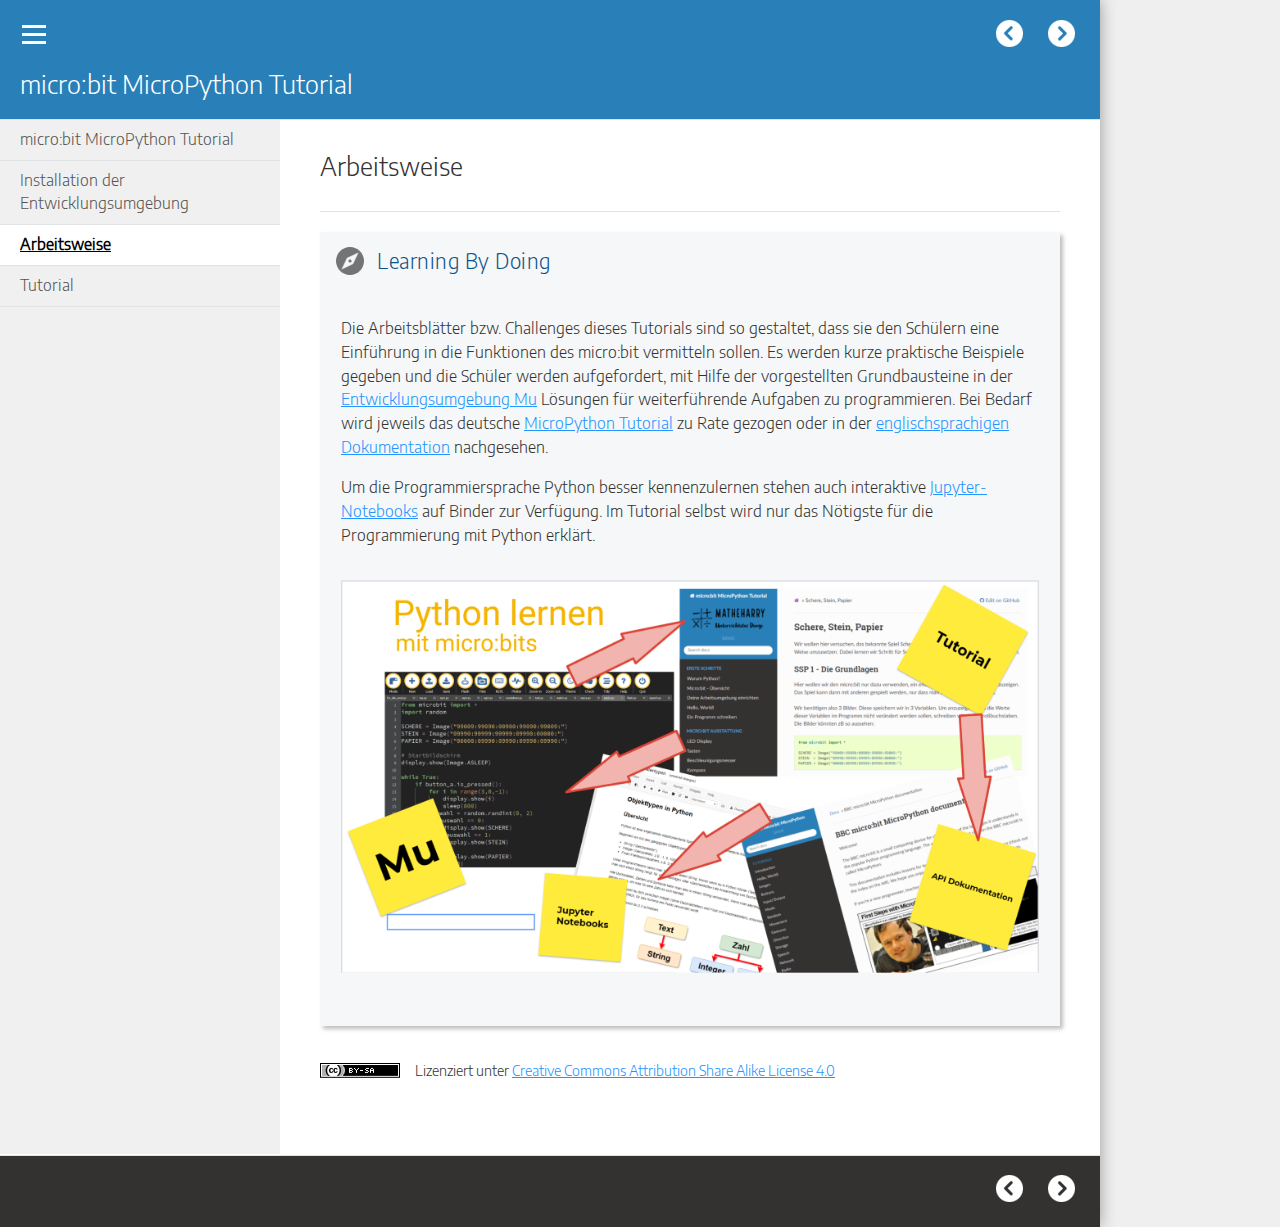
==== arbeitsweise.html @ d1ed2669 "Arbeitsweise update" ====
<!doctype html>
<html lang="de">
<head>
<link rel="stylesheet" type="text/css" href="base.css" />
<link rel="stylesheet" type="text/css" href="content.css" />
<link rel="stylesheet" type="text/css" href="nav.css" />
<meta http-equiv="content-type" content="text/html;  charset=utf-8" />
<title>Arbeitsweise | micro:bit MicroPython Tutorial </title>
<link rel="shortcut icon" href="favicon.ico" type="image/x-icon" />
<meta name="author" content="Harald March" />
<link rel="license" type="text/html" href="http://creativecommons.org/licenses/by-sa/4.0/" />
<meta name="generator" content="eXeLearning 2.5.1 - exelearning.net" />
<!--[if lt IE 9]><script type="text/javascript" src="exe_html5.js"></script><![endif]-->
<script type="text/javascript" src="exe_jquery.js"></script>
<script type="text/javascript" src="common_i18n.js"></script>
<script type="text/javascript" src="common.js"></script>
<meta name="viewport" content="width=device-width, initial-scale=1" />
    </head>
<body class="exe-web-site" id="exe-node-2"><script type="text/javascript">document.body.className+=" js"</script>
<div id="content">
<p id="skipNav"><a href="#main" class="sr-av">Navigation überspringen</a></p>
<header id="header" ><div id="headerContent">micro:bit MicroPython Tutorial</div></header>
<nav id="siteNav">
<ul>
   <li><a href="index.html" class="daddy main-node">micro:bit MicroPython Tutorial</a></li>
   <li><a href="installation_der_entwicklungsumgebung.html" class="no-ch">Installation der Entwicklungsumgebung</a></li>
   <li id="active"><a href="arbeitsweise.html" class="active no-ch">Arbeitsweise</a></li>
   <li><a href="tutorial.html" class="daddy">Tutorial</a>
   <ul class="other-section">
      <li><a href="wissensberprfung.html" class="no-ch">Wissensüberprüfung</a></li>
   </ul>
   </li>
</ul>
</nav>
<div id='topPagination'>
<nav class="pagination noprt">
<a href="installation_der_entwicklungsumgebung.html" class="prev"><span><span>&laquo; </span>Vorheriges</span></a> <span class="sep">| </span><a href="tutorial.html" class="next"><span>Nächste<span> &raquo;</span></span></a>
</nav>
</div>
<div id="main-wrapper">
<section id="main">
<header id="nodeDecoration"><h1 id="nodeTitle">Arbeitsweise</h1></header>
<article class="iDevice_wrapper textIdevice em_iDevice" id="id4">
<div class="iDevice emphasis1" >
<header class="iDevice_header" style="background-image:url(icon_explore.png)"><h1 class="iDeviceTitle">Learning By Doing</h1></header>
<div class="iDevice_inner">
<div class="iDevice_content_wrapper">
<div id="ta4_112_2" class="block iDevice_content">
<div class="exe-text"><p>Die Arbeitsblätter bzw. Challenges dieses Tutorials sind so gestaltet, dass sie den Schülern eine Einführung in die Funktionen des micro:bit vermitteln sollen. Es werden kurze praktische Beispiele gegeben und die Schüler werden aufgefordert, mit Hilfe der vorgestellten Grundbausteine in der <a href="https://codewith.mu/en/">Entwicklungsumgebung Mu</a> Lösungen für weiterführende Aufgaben zu programmieren. Bei Bedarf wird jeweils das deutsche <a href="https://microbit-challenges-de.readthedocs.io/de/latest/index.html">MicroPython Tutorial</a> zu Rate gezogen oder in der <a href="https://microbit-micropython.readthedocs.io/en/latest/">englischsprachigen Dokumentation</a> nachgesehen.</p>
<p>Um die Programmiersprache Python besser kennenzulernen stehen auch interaktive <a href="https://mybinder.org/v2/gh/matheharry/MicroPython-Crashkurs/main">Jupyter-Notebooks</a> auf Binder zur Verfügung. Im Tutorial selbst wird nur das Nötigste für die Programmierung mit Python erklärt. </p>
<figure class="exe-figure exe-image position-center license-CC-BY-SA" style="width: 852px;"><img src="ueberblick_(Small).png" alt="Überblick über die Arbeit mit den Unterlagen" title="Arbeitsweise" width="852" height="480" />
<figcaption class="figcaption"></figcaption>
</figure>
<p></p></div>
</div>
</div>
</div>
</div>
</article>
<div id="packageLicense" class="cc cc-by-sa">
<p><span>Lizenziert unter </span> <a rel="license" href="http://creativecommons.org/licenses/by-sa/4.0/">Creative Commons Attribution Share Alike License 4.0</a></p>
</div>
</section>
</div>
<div id='bottomPagination'>
<nav class="pagination noprt">
<a href="installation_der_entwicklungsumgebung.html" class="prev"><span><span>&laquo; </span>Vorheriges</span></a> <span class="sep">| </span><a href="tutorial.html" class="next"><span>Nächste<span> &raquo;</span></span></a>
</nav>
</div>
</div>
<script type="text/javascript" src="_style_js.js"></script></body></html>
---- base.css ----
/*
eXe
Copyright 2004-2006, University of Auckland
Copyright 2004-2007 eXe Project, New Zealand Tertiary Education Commission
base style sheet for all themes
*/
body{margin:0;padding:0 10px 10px 10px;font-family:arial,verdana,helvetica,sans-serif;font-size:.8em}#header{text-align:left;height:50px;padding-left:20px;font-size:2.2em;font-weight:bold}a{text-decoration:none}a:hover,a:focus{text-decoration:underline}img.submit,img.help,img.info,img.gallery{border:0}li{list-style-position:inside}#nodeDecoration{padding:.1em;border-bottom:0;text-align:right}.block,.feedback{display:block;padding-top:.25em;padding-bottom:.25em}.feedback{font-family:times,serif;font-size:120%}.feedback-button p{margin:0}.emphasis0{padding-left:0;margin:0}.iDeviceTitle{font-weight:bold;position:relative;top:-18px}input.feedbackbutton{margin-top:10px;margin-bottom:10px}.popupDiv{background-color:#EDEFF0;border:2px solid #607489;padding:0 4px 4px 4px;margin-left:15px;text-align:left;z-index:99;border-radius:3px}.popupDivLabel{text-align:center;font:message-box;font-weight:bold;color:#fff;cursor:move;margin:0 -4px;background-image:url(popup_bg.gif)}@media print{.feedback{display:block!important}.feedback.iDevice_solution a{text-decoration:none;color:inherit}.iDevice_solution li span{display:none}div.node,article.node{page-break-after:always}.external-iframe{display:none}.external-iframe-src{display:block!important;margin:2em 0;font-size:.95em;text-align:center}}.external-iframe{border:0}.iDevice a,#siteFooter a,#packageLicense a,.toggle-idevice a{text-decoration:underline}.iDevice a:hover,#siteFooter a:hover,#packageLicense a:hover,.toggle-idevice a:hover{text-decoration:none}.pre-code{background:#112C4A;color:#E7ECF1;font-family:Monaco,Courier,monospace;border-radius:9px;font-size:12px;margin:2em 1em;overflow:auto;padding:20px}.iDevice_content{position:relative;max-width:100%}.exe-epub3 .iDevice_content{position:static}.iDevice_header{background-position:0 50%;background-repeat:no-repeat}.iDevice_header.iDevice_header_noIcon{background-image:none;padding:5px 0}.TrueFalseIdevice label{white-space:nowrap;margin-right:1em;line-height:1.7em}.exe-dl{margin-bottom:2em;margin-left:1.5em}.exe-dl dt{font-weight:bold}.exe-dl dd{margin:1em 1.5em}.js .exe-dl dt{margin:1.2em 0 0 0}.exe-dl dt a{text-decoration:underline}.exe-dl .icon,.exe-dl-toggler a{display:block;width:20px;height:20px;font-size:1.2em;margin-right:1em;line-height:20px;text-align:center;float:left;border-radius:2px;position:relative}.exe-dl-toggler{height:20px;margin:1.5em}.exe-dl-toggler a{margin-left:0;font-weight:bold}.js .exe-dl dd{display:none;padding-left:0;margin:1em 1em 1em 37px}.exe-math{margin:2em 0}.exe-math,.MathJax_Display{text-align:left!important}.exe-math.position-center,.position-center .MathJax_Display,[style*="text-align: center"] .MathJax_Display{text-align:center!important}.exe-math.position-right,.position-right .MathJax_Display,[style*="text-align: right"] .MathJax_Display{text-align:right!important}.js .show-image .exe-math-code,.js .show-code .exe-math-img{display:none}.exe-math-links{font-size:.85em}.exe-figure{margin:2em 0;max-width:100%}.position-center{margin:2em auto}.position-right{margin:2em 0 2em auto}.float-left{float:left;margin:.5em 1.5em 1em 0}.float-right{float:right;margin:.5em 0 1em 2em}.figcaption{padding-top:.2em}.figcaption.header{padding-top:0;padding-bottom:.2em}.exe-layout-2-cols,.exe-layout-3-cols{width:100%}.exe-layout-2-cols .exe-col{float:left;width:49%}.exe-layout-2-cols .exe-col-1{padding-right:1%}.exe-layout-2-cols .exe-col-2{padding-left:1%}.exe-layout-2-30-70 .exe-col{width:69%}.exe-layout-2-30-70 .exe-col-1{width:29%}.exe-layout-2-70-30 .exe-col{width:29%}.exe-layout-2-70-30 .exe-col-1{width:69%}.exe-layout-3-cols .exe-col{float:left;width:32%}.exe-layout-3-cols .exe-col-1,.exe-layout-3-cols .exe-col-2{padding-right:2%}.exe-block-warning{background:#FCF8E3;color:#796034;border:1px solid #FAEBCC;padding:0 1em;border-radius:4px}p.exe-block-warning{padding:1em}.exe-block-alert{background:#ffc;color:#855000;border:1px solid #FFF099;padding:0 1em;border-radius:4px}p.exe-block-alert{padding:1em}.exe-block-danger{background:#FEF0EF;color:#973C3B;border:1px solid #F3DADD;padding:0 1em;border-radius:4px}p.exe-block-danger{padding:1em}.exe-block-info{background:#E1F1F9;color:#2B627D;border:1px solid #C9EDF4;padding:0 1em;border-radius:4px}p.exe-block-info{padding:1em}.exe-block-success{background:#E5F3E0;color:#336634;border:1px solid #DEEDD1;padding:0 1em;border-radius:4px}p.exe-block-success{padding:1em}.exe-block-warning a{color:#4F360A}.exe-block-alert a{color:#5B2600}.exe-block-danger a{color:#6D1211}.exe-block-info a{color:#063853}.exe-block-success a{color:#093C0A}.js a.exe-enlarge{position:relative;display:block}.exe-enlarge-icon{display:none;width:30px;height:30px;position:absolute;top:50%;left:50%;margin:-15px 0 0 -15px;border-radius:15px;background:#333;z-index:10;box-shadow:0 0 7px 0 #DDD}.exe-enlarge-icon b{width:30px;height:30px;line-height:30px;text-align:center;display:block;font-size:1.3em;color:#FFF}.exe-enlarge-icon b:before{content:"+"}.js a.exe-enlarge:hover img,.js a.exe-enlarge:focus img{opacity:.7;filter:alpha(opacity=70)}a.exe-enlarge:hover .exe-enlarge-icon,a.exe-enlarge:focus .exe-enlarge-icon{display:block;*display:none}.exe-clear{overflow:auto}.toggle-idevice,.exe-hidden,.js-required,.js .js-hidden{display:none}.js .js-required{display:block}#packageLicense{text-align:center}.js #main .iDevice_hint_title{font-size:1em;margin-top:0;font-weight:normal;*margin-top:1em}.iDevice_hint{margin-bottom:1.5em}.iDevice_hint_title a{background-repeat:no-repeat;background-position:0 50%;padding-left:23px;text-decoration:none}.iDevice_hint_content{padding:0 23px}.iDevice_answer{overflow:hidden;*margin:1.5em 0}.iDevice_answer{overflow:hidden}.iDevice_answer p{margin-top:0}.iDevice_answer-field{width:2.5em;float:left}.js .iDevice_answer-content,.js .iDevice_answer-feedback{padding-left:2.5em}.hidden-idevice .image_text{display:none}abbr[title],acronym[title]{text-decoration:none;border-bottom:1px dotted}.pagination.page-counter{text-align:center}.pagination.noprt .sep{display:none}.pagination.noprt .page-counter{margin-right:20px}#topPagination .page-counter{margin-left:20px;margin-right:0}#skipNav{margin:0;position:absolute;width:100%}.sr-av,.js .js-sr-av,#skipNav a,.exe-hidden-accessible,.js .exe-tooltip-text{position:absolute;overflow:hidden;clip:rect(0 0 0 0);clip:rect(0,0,0,0);height:0}#skipNav a{background:#333;color:#fff;padding:.4em .85em}#skipNav a:active,#skipNav a:focus{position:static;overflow:visible;clip:auto;height:auto}.exe-table{background:#fff;margin:2em auto;max-width:100%;border:1px solid #CCC;border-collapse:collapse;border-spacing:0}.exe-table caption{padding:.5em 0;text-align:center;font-style:italic}.exe-table td,.exe-table th{border:1px solid #CCC;margin:0;padding:.5em 1em}.exe-table thead{background:#ddd;color:#000;text-align:left}.exe-table tr:nth-child(2n-1) td,.exe-table tbody tr:nth-child(2n-1) th{background:#F4F4F4}.exe-table tbody tr:nth-child(2n) th{background:#F4F4F4}.exe-table tbody tr:nth-child(2n-1) th{background:#E4E4E4}.exe-table thead+tbody tr:nth-child(2n) th{background:#fff}.exe-table thead+tbody tr:nth-child(2n-1) th{background:#F4F4F4}.exe-table-minimalist{background:#fff;margin:2em auto;border-collapse:collapse}.exe-table-minimalist thead th{color:#000;padding:.6em 1.5em .6em .8em;border-bottom:2px solid #CCC;text-align:left}.exe-table-minimalist td,.exe-table-minimalist tbody th{border-bottom:1px solid #ccc;color:#555;padding:.5em 1.5em .5em .8em}.exe-table-minimalist tbody tr:hover td,.exe-table-minimalist tbody tr:hover th{color:#222}.exe-table-minimalist tr:nth-child(2n-1) td,.exe-table-minimalist tbody tr:nth-child(2n-1) th{background:#F9F9F9}.exe-table-minimalist caption{text-align:center;font-style:italic;border-bottom:2px solid #CCC;padding:.6em 0}body .qtip{font-size:.85em;line-height:1.5em}.qtip .exe-tooltip-text{position:relative;overflow:auto;clip:auto;height:auto}ol.auto-numbered{counter-reset:item}.auto-numbered ol{counter-reset:item}.auto-numbered li{display:block}.auto-numbered li:before{content:counters(item,".") ".- ";counter-increment:item}.exe-quote-cite cite{display:block;text-align:right;margin-top:-.5em}.exe-link-data{font-size:.8em;margin:0 .2em}.exe-link-data abbr{cursor:help}.styled-qc{font-family:Georgia,serif;font-style:italic;margin:1.5em 2.5em;padding:.25em 3.5em;position:relative}.styled-qc:before{display:block;content:"\201C";font-size:5em;position:absolute;left:0;top:-20px}.js .pbl-task-info{visibility:hidden}.pbl-task-info dt{float:left;font-weight:bold;margin-right:.5em}.pbl-task-info{overflow:hidden;margin:1em 0 1.5em 20px;width:auto;float:right;text-align:right}.pbl-task-info dt{margin:0;float:left;clear:left;width:150px}.pbl-task-info dd{margin:0 0 0 150px;text-align:left;padding-left:.5em}.pbl-task-info dd:after{content:'';display:block;clear:both}.pbl-task-description{clear:both}iframe,object,embed{max-width:100%}img,video{max-width:100%;height:auto}@media all and (max-width:992px){.exe-layout-3-cols .exe-col{float:none;width:100%;padding:0}.exe-layout-3-cols .exe-col .exe-figure{margin:2em auto}}@media all and (max-width:780px){.styled-qc{margin:1.5em .5em}.exe-layout-2-cols .exe-col{float:none;width:100%;padding:0}.exe-layout-2-cols .exe-col .exe-figure{margin:2em auto}}#exe-client-search-form{text-align:right;margin-bottom:2em}#exe-client-search-form p{margin:0}#exe-client-search-text{border:1px solid #ddd;padding:5px 10px;width:250px;max-width:60%}#exe-client-search-submit{border:1px solid #ddd;padding:5px 10px;background:#ddd;margin-left:-.4em;color:#333}.exe-client-search-results #nodeTitle,.exe-client-search-results .iDevice_wrapper,#exe-client-search-results,#exe-client-search-reset{display:none}.exe-client-search-results #exe-client-search-results{display:block}.exe-client-search-results #exe-client-search-reset{display:inline;line-height:2em}#exe-client-search-results p{margin-top:1.5em}#exe-client-search-results ul{margin:1.5em 1.5em 3em 1.5em;padding:0;list-style:none}#main #exe-client-search-results li{list-style-image:none;margin-bottom:1.5em}#exe-client-search-results a{font-size:1.15em}.exe-client-search-result{background:yellow}.exe-client-search-read-more{font-size:.7em;margin-left:.2em}#exe-client-search-reset{margin-left:.5em}@media all and (max-width:700px){#exe-client-search-form{text-align:center}}@media all and (max-width:600px){.exe-client-search-results #exe-client-search-reset{display:block;margin:1em 0 0 0}}
---- content.css ----
/* eXeLearning Style Designer Compatible Style */
/* vietnamese */
@font-face {
  font-family: 'Encode Sans';
  font-style: normal;
  font-weight: 300;
  src: local('Encode Sans Light'), local('EncodeSans-Light'), url(EncodeSans-Light_vietnamese.woff2) format('woff2');
  unicode-range: U+0102-0103, U+0110-0111, U+1EA0-1EF9, U+20AB;
}
/* latin-ext */
@font-face {
  font-family: 'Encode Sans';
  font-style: normal;
  font-weight: 300;
  src: local('Encode Sans Light'), local('EncodeSans-Light'), url(EncodeSans-Light_latin-ext.woff2) format('woff2');
  unicode-range: U+0100-024F, U+0259, U+1E00-1EFF, U+2020, U+20A0-20AB, U+20AD-20CF, U+2113, U+2C60-2C7F, U+A720-A7FF;
}
/* latin */
@font-face {
  font-family: 'Encode Sans';
  font-style: normal;
  font-weight: 300;
  src: local('Encode Sans Light'), local('EncodeSans-Light'), url(EncodeSans-Light_latin.woff2) format('woff2');
  unicode-range: U+0000-00FF, U+0131, U+0152-0153, U+02BB-02BC, U+02C6, U+02DA, U+02DC, U+2000-206F, U+2074, U+20AC, U+2122, U+2191, U+2193, U+2212, U+2215, U+FEFF, U+FFFD;
}
html{font-size:105%}
body{font:105%/1.5 "Encode Sans",Arial,Helvetica,sans-serif;padding:15px;margin:0;text-align:left}

h2{font-size:1.3em}
h3{font-size:1.2em}
h4{font-size:1.1em}
h5{font-size:1em}
p{margin:1em 0}
.score.js-feedback{margin-bottom:1em}

#header,#emptyHeader,#nodeDecoration{padding:0 20px;height:auto!important;height:120px;min-height:120px;font-size:1.6em;font-weight:300;border-style:1px;border-width:1px}
#headerContent{padding-top:70px}
#header h1,#nodeDecoration h1{margin:-.5em 0 1em 0;font-size:1em;text-align:left}
#nodeDecoration{margin-bottom:15px} /* Single page */

.nodeDecoration h1{font-size:1.5em}

/* iDevices */
.iDevice{margin:20px 0}
.iDevice_header{letter-spacing:.5px;padding:.5em 40px .5em 0;height:auto!important;height:1.7em;min-height:1.7em;position:relative}
.iDevice_header[style]{background-image:none!important}
.iDeviceTitle{font-size:1.3em;vertical-align:bottom;top:auto;display:inline-block;font-weight:300;
padding:5px 10px 5px 43px;background-repeat:no-repeat;background-position:0 50%;margin:0}
.iDevice_header_noIcon .iDeviceTitle{background-image:none;padding-left:20px}
.iDeviceTitle{*display:inline;*line-height:2em}/* IE6, IE7 */
.iDevice_inner{padding:10px 20px;border-width:1px;border-style:solid}

/* Clearfix */
.iDevice_content{overflow:auto}
.FileAttachIdeviceInc .iDevice_content{margin-bottom:-.5em}

/* Hide/Show iDevice */
.toggle-idevice{display:block;margin:0;text-align:right;height:16px}
.toggle-idevice a{display:block;width:16px;height:16px;background:url(_style_icons.png) no-repeat -50px -50px;outline:none;position:absolute;top:0;right:0;z-index:100;border-bottom-left-radius:1px}
.toggle-idevice .show-idevice{background-position:0 -50px}
.toggle-idevice span{position:absolute;overflow:hidden;clip:rect(0,0,0,0);height:0}
.toggle-idevice a:hover,.toggle-idevice a:focus{filter:alpha(opacity=100);opacity:1}
/* em */
.iDevice_header .toggle-idevice{position:absolute;top:14px;right:14px}
/* No em */
.toggle-em0{position:relative;top:0;right:15px;margin-bottom:-21px}
.toggle-em0 + .iDevice .iDevice_content p:first-child{padding-right:50px} /* To review */
.hidden-idevice .toggle-em0{margin-bottom:0}

/* iDevice title with background-color */
input.feedbackbutton{margin:0}
.iDevice.emphasis1{box-shadow:rgba(0, 0, 0, 0.25) 3px 3px 4px}
.iDevice_header{border-width:1px;border-style:solid;padding-left:13px}
.iDevice_inner{border-top:0}

.ExternalUrlIdevice iframe{border:0}

/* Reset base.css */
.block,.feedback{padding:0}
.feedback{font-family:inherit;font-size:1em}
li{list-style-position:outside}
.styled-qc{margin-top:2.5em}
.exe-dl .icon,.exe-dl-toggler a{width:24px;height:24px;border-radius:12px}
.exe-dl-toggler a{line-height:22px}
.js .exe-dl dd{margin-left:44px}
.exe-enlarge-icon b{font-size:1.2em}
.pre-code{border-radius:0}

/* Forms */
input,select{font-size:1em;font-family:inherit}
.iDevice_hint_title a{padding-left:25px}
.iDevice_buttons input{font-size:1em;margin-right:.5em;padding:.15em .45em}
.MultichoiceIdevice .feedback p:first-child{margin-top:0}
.MultichoiceIdevice .activity-form,.MultiSelectIdevice .activity-form{margin-bottom:1em}
.TrueFalseIdevice .activity-form{margin-top:1.5em}
.TrueFalseIdevice .activity-form:first-child{margin-top:0}
.TrueFalseIdevice label{margin:0 1em}
.MultichoiceIdevice input[type=radio],.MultiSelectIdevice input[type=checkbox],.QuizTestIdevice input[type=radio]{width:16px;height:16px;margin:5px 0 0 12px}
.custom-inputs .iDevice_answer-field{width:40px}
.custom-inputs  .iDevice_answer-content,.custom-inputs  .iDevice_answer-feedback{padding-left:55px}
.custom-inputs  .iDevice_answer-content{padding-top:4px}
.styledRadio,.styledCheckbox{margin-left:12px}
.MultichoiceIdevice .feedback{margin-top:1em}
.right-option,.wrong-option{font-style:italic}
.readingIdevice .iDevice_content:first-child p:last-child,
.CasestudyIdevice .iDevice_content:first-child p:last-child{margin-bottom:0}
.readingIdevice .feedbackbutton,
.CasestudyIdevice .feedbackbutton,
.ReflectionIdevice .feedbackbutton{margin:.5em 0 1em 0}
.TrueFalseIdevice .exe-radio-option.styledRadio{display:inline-block;vertical-align:middle;margin:-2px 5px 0 0}

/* Licenses */
#packageLicense{margin:2.5em 0 1.5em 0;text-align:left;line-height:1.2em;font-size:.9em}
#packageLicense.cc{padding-left:95px;background:url(_style_licenses.png) no-repeat 0 0}
#packageLicense.cc-by-sa{background-position:0 -100px}
#packageLicense.cc-by-nd{background-position:0 -200px}
#packageLicense.cc-by-nc-sa{background-position:0 -300px}
#packageLicense.cc-by-nc-nd{background-position:0 -400px}
#packageLicense.cc-0{background-position:0 -500px}
#siteFooter{padding:20px}

/* Download package iDevice */
.download-packageIdevice .exe-download-package-link a{background:#333}

/* Lightbox */
.lightboxOverlay{filter:progid:DXImageTransform.Microsoft.Alpha(Opacity=95);opacity:0.95}
#lightbox .lb-caption{font-size:1em}

/* Effects - iDevices with emphasis */
.emphasis1 .exe-fx .fx-C2,
.emphasis1 .exe-fx .fx-C2 a,
.emphasis1 .fx-pagination a{
background:#ededed;
}

@media print {
    div.node{page-break-after:auto} /* base.css */
    .iDevice{margin-bottom:20px}
	html body{background:#fff;color:#000;font-size:11pt}
	@page{margin:1.5cm}
	a[href^=http]{font-weight:bold;text-decoration:none!important}
	a[href^=http]:after{content:" <" attr(href) "> "}
	#main .iDeviceTitle{background:none;padding-left:0}
	.iDevice.emphasis1{box-shadow:none}
	body #header,body #emptyHeader,body #nodeDecoration{height:auto!important;min-height:0;border:none;padding:0}
	#packageLicense.cc{padding-left:0}
	.toggle-idevice{display:none}	
}

/* eXeLearning Style Designer */
.iDevice_header{
/*emTitleColor*/
color:#0d528a;
/*emTitleBGColor*/
background-color:#f5f7f8;border-color:#f5f7f8;
}
.iDevice_inner{
/*emBGColor*/
background-color:#f5f7f8;border-color:/*emBorderColor*/
#f5f7f8;
}
.iDeviceTitle{
background-image:url(icon_star.png);
}
.activityIdevice .iDeviceTitle{
background-image:url(icon_assignment.png);
}
.readingIdevice .iDeviceTitle{
background-image:url(icon_unread.png);
}
.FileAttachIdeviceInc .iDeviceTitle{
background-image:url(icon_download.png);
}
.WikipediaIdevice .iDeviceTitle{
background-image:url(icon_description.png);
}
.ListaIdevice .iDeviceTitle,.QuizTestIdevice .iDeviceTitle,.MultichoiceIdevice .iDeviceTitle,.TrueFalseIdevice .iDeviceTitle,.MultiSelectIdevice .iDeviceTitle,.ClozeIdevice .iDeviceTitle{
background-image:url(icon_question.png);
}
.preknowledgeIdevice .iDeviceTitle{
background-image:url(icon_announcement.png);
}
.GalleryIdevice .iDeviceTitle{
background-image:url(icon_media.png);
}
.objectivesIdevice .iDeviceTitle{
background-image:url(icon_info.png);
}
.ReflectionIdevice .iDeviceTitle{
background-image:url(icon_account.png);
}
body{
/*bodyColor*/
color:#333333;
/*fontSize*/
font-size:95%;
/*contentBGColor*/
background-color:#ffffff;
}
a{
/*aColor*/
color:#2495ff;
}
#header,#emptyHeader,#nodeDecoration{
height:auto!important;
/*headerHeight*/
height:100px;min-height:100px;
/*headerBGColor*/
background-color:#2980b9;border:1px solid /*headerBorderColor*/
#e1e4e5;
}
#headerContent{
/*headerTitleTopMargin*/
padding-top:65px;
/*headerTitleColor*/
color:#ffffff;
}
#siteFooter{
border:1px solid /*footerBorderColor*/
#e1e4e5;
/*footerColor*/
color:#ffffff;
/*footerBGColor*/
background-color:#343131;
/*footerFontSize*/
font-size:95%;
}
#siteFooter a{
/*footerAColor*/
color:#ecd078;
}
---- nav.css ----
/* eXeLearning Style Designer Compatible Style */
body{padding:0;text-align:center}
#content{width:100%;max-width:100%;margin:0 auto;text-align:left;position:relative;border-style:solid;border-width:0}
#main-wrapper{padding-bottom:1.5em;width:100%;*width:auto}/* * is for IE6 and IE7 */
#main{padding:20px 40px 30px 320px;height:auto!important;height:200px;min-height:200px;*padding-left:0}

.no-nav #main-wrapper{width:100%}
.no-nav #main{padding:20px 20px 0 20px}

#header,#emptyHeader{border-top-width:0;border-right-width:0;border-left-width:0}
#headerContent{overflow:hidden;white-space:nowrap;text-overflow:ellipsis;min-height:1.1em;padding-bottom:.6em}
#nodeDecoration{background:none;padding:0;border-width:0 0 1px 0;margin:20px 0;height:auto;min-height:0}
#nodeTitle{font-weight:300}

/* Menú */
#siteNav{width:280px;float:left;margin-right:40px}
#siteNav ul,#siteNav li{margin:0;padding:0;list-style:none}
#siteNav .other-section{display:none}
#siteNav a{display:block;padding:8px 10px 8px 20px;border-width:0 0 1px 0;border-style:solid}
#siteNav .active{font-weight:bold;text-decoration:underline}
#siteNav ul ul a{padding-left:35px;font-size:.95em}
#siteNav ul ul ul a{padding-left:60px}
#siteNav .daddy span{display:none}

/* IE6 */
* html #siteNav a{display:inline-block;width:250px}
* html #siteNav ul ul a{width:235px}
* html #siteNav ul ul ul a{width:190px}
* html #main{padding:20px 20px 0 0}

#siteFooter{padding:0 20px 20px 20px;border:0}
/* Pagination */
.pagination{text-align:right;border-top:1px solid;font-size:.95em;padding:20px 0}
.pagination .sep{display:none}
.pagination a{display:inline-block;padding:5px 10px;border-radius:5px;margin-left:20px}
.pagination a:hover,.pagination a:focus{text-decoration:none}
#topPagination{position:absolute;top:0;right:20px}
#topPagination .pagination{border:none}
#bottomPagination{clear:both}
#bottomPagination a{margin:0 20px 0 0}
.page-counter{padding:5px 0;display:inline-block;color:#FFF}

/* Autoclear */
#content{overflow:auto}

/* Hide/Show/Skip navigation */
#nav-toggler{margin:0;position:absolute;top:20px;left:20px;font-size:.95em}
#nav-toggler a,#skipNav a{padding:5px 10px;border-radius:5px}
#nav-toggler a{display:block}
#nav-toggler a:hover{text-decoration:none}
#skipNav{z-index:100px;padding-top:15px;text-align:center}
/* No opacity */
body .pagination a,body #nav-toggler a{filter:alpha(opacity=100);opacity:1;outline:none}

@media screen and (max-width: 980px) {
	.exe-web-site #content{width:100%;border:0;box-shadow:none}
	#main{padding:20px 30px 0 280px}
	#siteNav{width:250px;margin-right:30px}
}

@media all and (max-width: 700px) {
	#headerContent{font-size:.7em;white-space:normal}
	#siteNav{float:none;width:100%;padding:0}
	#siteNav{line-height:1.5em;margin-bottom:15px}
	#main-wrapper{width:100%;float:none}    
	#main,.no-nav #main{padding:10px 20px 0 20px}    
	#content .exe-col{float:none;width:100%;padding:0}
	#bottomPagination{text-align:center;height:35px;position:relative}
	#bottomPagination .prev{position:absolute;left:20px}
	#bottomPagination .next{position:absolute;right:0}
	#siteNav{border-top:1px solid}
}

@media print{
	#siteNav,#nav-toggler,.noprt,.toggle-idevice{display:none}
	body #main,body.no-nav #main{padding:20px 0}
	body #content{background:#FFF;box-shadow:none}
	#headerContent{white-space:normal;text-overflow:normal;font-weight:bold}
}

/* eXeLearning Style Designer */
#content{
/*pageWidth*/
width:1100px;
/*wrapperShadowColor*/
box-shadow:0 0 15px 0 #999999;
/*pageAlign*/
margin:0;
/*contentBGColor*/
background-color:#ffffff;
}
/*useNavigationIcons*/
/*whiteNavigationIcons*/
.pagination a span{
position:absolute;overflow:hidden;clip:rect(0,0,0,0);height:0;
}
.pagination a,.pagination a:hover,.pagination a:focus{
display:block;position:absolute;right:52px;width:32px;height:32px;padding:0;background:url(_style_icons_white.png) no-repeat 0 0;
}
.pagination .next,.pagination .next:hover,.pagination .next:focus{
right:0;background-position:-50px 0;
}
.pagination .print-page,.pagination .print-page:hover,.pagination .print-page:focus{
right:104px;background-position:-200px 0;
}
#topPagination{
width:50%;min-width:400px;
}
#bottomPagination{
height:72px;position:relative;overflow:hidden
}
#bottomPagination a{
top:20px;right:72px;margin:0;
}
#bottomPagination .next{
right:20px;
}
#nav-toggler a span{
position:absolute;overflow:hidden;clip:rect(0,0,0,0);height:0;
}
#nav-toggler a{
display:block;width:32px;height:32px;padding:0;background:url(_style_icons_white.png) no-repeat -100px 0;
}
#nav-toggler a:hover{
background:url(_style_icons_white.png) no-repeat -100px 0;
}
#nav-toggler .show-nav{
background-position:-150px 0;
}
#nav-toggler .show-nav:hover{
background-position:-150px 0;
}
.pagination a,#nav-toggler a{
filter:alpha(opacity=70);opacity:.7;
}
.pagination a:hover,.pagination a:focus,#nav-toggler a:hover{
filter:alpha(opacity=100);opacity:1;
}
.pagination .page-counter{
position:absolute;line-height:32px;padding:0;right:156px;
}
#bottomPagination .page-counter{
right:104px;
}
@media all and (max-width: 700px){
#nav-toggler{
height:32px;
}
#nav-toggler a{
padding:0;width:32px;position:absolute;left:50%
}
#siteNav{
border-top:1px solid #ddd;
}
.pagination .page-counter{
width:300px;left:50%;right:auto;margin-left:-150px
}
}
@media all and (max-width: 400px){
.pagination .page-counter{
overflow:hidden;clip:rect(0,0,0,0);height:0;
}
}
body{
text-align:left;
/*bodyBGColor*/
background-color:#efefef;
}
#siteNav,#siteNav a{
/*navBGColor*/
background-color:#f0f0f0;
/*navAColor*/
color:#555555;
/*navBorderColor*/
border-color:#e1e4e5;
}
@media screen and (min-width: 701px) and (max-width: 1015px){
#siteNav,#siteNav ul{
background-color:#f0f0f0;border-color:#e1e4e5;
}
#siteNav li{
background-color:#f0f0f0;
}
}
#siteNav a:hover,#siteNav a:focus,#siteNav a.active{
/*navHoverBGColor*/
background-color:#ffffff;
/*navAHoverColor*/
color:#000000;
}
@media screen and (min-width: 701px) and (max-width: 1015px){
#siteNav li:hover,#siteNav li.sfhover{
background-color:#ffffff;
}
}
.pagination{
border-color:#e1e4e5;
}
#bottomPagination{
background-color:#343131;
}
/* eXeLearning Style Designer (custom CSS) */
.pagination .print-page{
display:none;
}
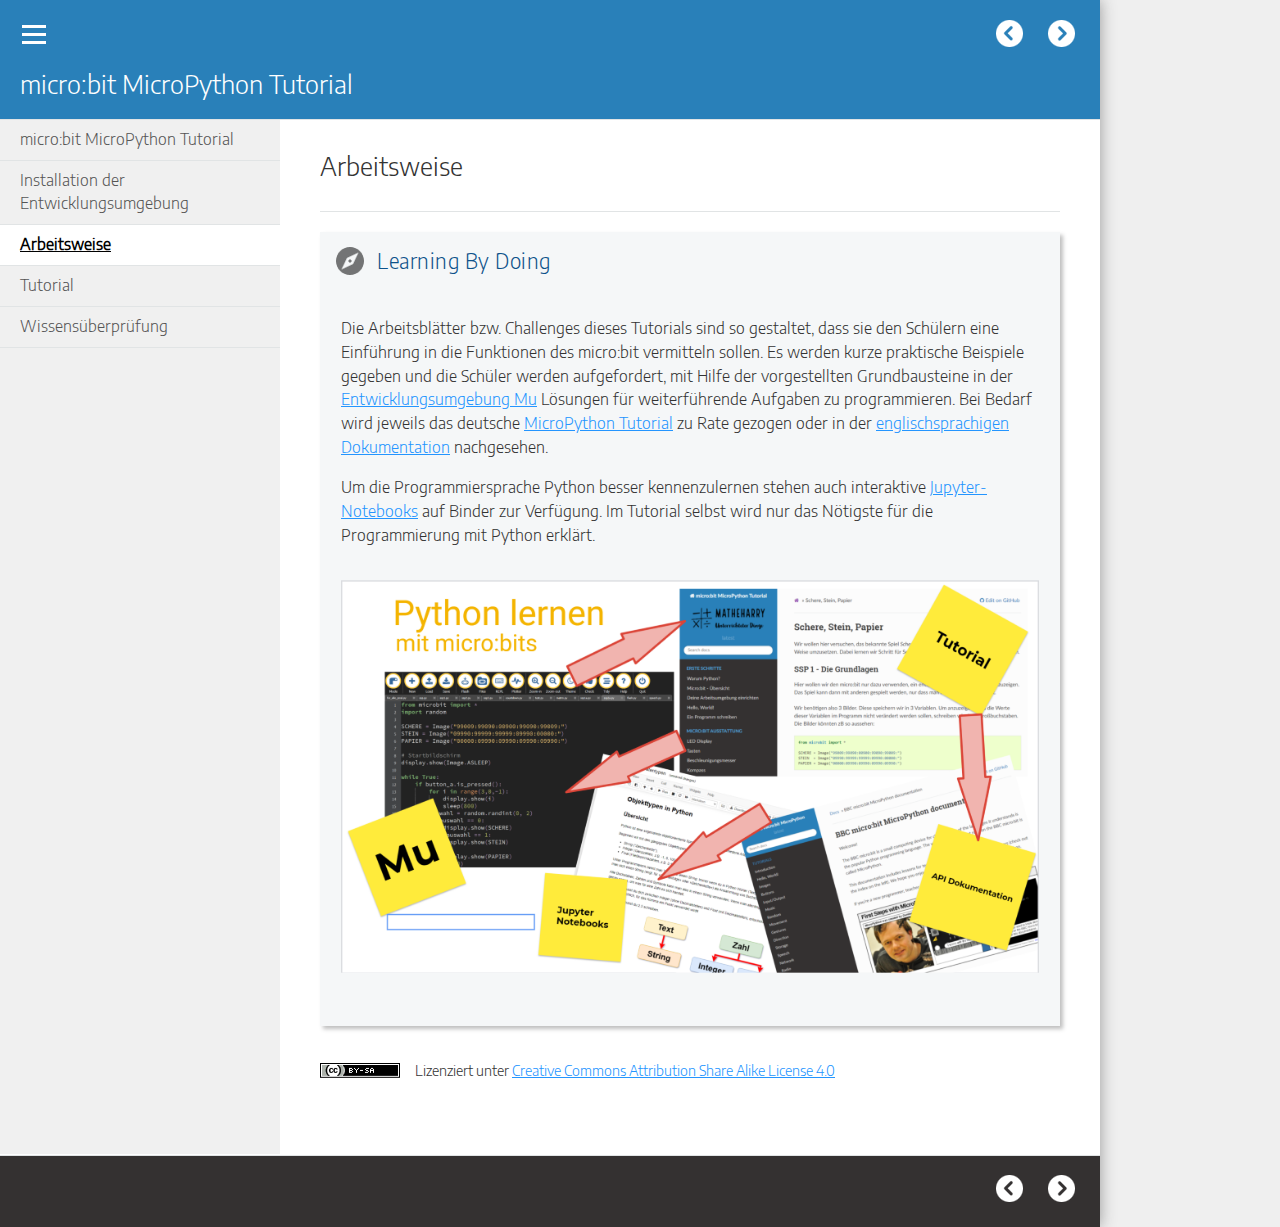
==== commit 2681f06f: "wissensüberprüfung update" ====
--- a/arbeitsweise.html
+++ b/arbeitsweise.html
@@ -25,11 +25,8 @@
    <li><a href="index.html" class="daddy main-node">micro:bit MicroPython Tutorial</a></li>
    <li><a href="installation_der_entwicklungsumgebung.html" class="no-ch">Installation der Entwicklungsumgebung</a></li>
    <li id="active"><a href="arbeitsweise.html" class="active no-ch">Arbeitsweise</a></li>
-   <li><a href="tutorial.html" class="daddy">Tutorial</a>
-   <ul class="other-section">
-      <li><a href="wissensberprfung.html" class="no-ch">Wissensüberprüfung</a></li>
-   </ul>
-   </li>
+   <li><a href="tutorial.html" class="no-ch">Tutorial</a></li>
+   <li><a href="wissensberprfung.html" class="no-ch">Wissensüberprüfung</a></li>
 </ul>
 </nav>
 <div id='topPagination'>
@@ -46,8 +43,8 @@
 <div class="iDevice_inner">
 <div class="iDevice_content_wrapper">
 <div id="ta4_112_2" class="block iDevice_content">
-<div class="exe-text"><p>Die Arbeitsblätter bzw. Challenges dieses Tutorials sind so gestaltet, dass sie den Schülern eine Einführung in die Funktionen des micro:bit vermitteln sollen. Es werden kurze praktische Beispiele gegeben und die Schüler werden aufgefordert, mit Hilfe der vorgestellten Grundbausteine in der <a href="https://codewith.mu/en/">Entwicklungsumgebung Mu</a> Lösungen für weiterführende Aufgaben zu programmieren. Bei Bedarf wird jeweils das deutsche <a href="https://microbit-challenges-de.readthedocs.io/de/latest/index.html">MicroPython Tutorial</a> zu Rate gezogen oder in der <a href="https://microbit-micropython.readthedocs.io/en/latest/">englischsprachigen Dokumentation</a> nachgesehen.</p>
-<p>Um die Programmiersprache Python besser kennenzulernen stehen auch interaktive <a href="https://mybinder.org/v2/gh/matheharry/MicroPython-Crashkurs/main">Jupyter-Notebooks</a> auf Binder zur Verfügung. Im Tutorial selbst wird nur das Nötigste für die Programmierung mit Python erklärt. </p>
+<div class="exe-text"><p>Die Arbeitsblätter bzw. Challenges dieses Tutorials sind so gestaltet, dass sie den Schülern eine Einführung in die Funktionen des micro:bit vermitteln sollen. Es werden kurze praktische Beispiele gegeben und die Schüler werden aufgefordert, mit Hilfe der vorgestellten Grundbausteine in der <a href="https://codewith.mu/en/" target="_blank" rel="noopener">Entwicklungsumgebung Mu</a> Lösungen für weiterführende Aufgaben zu programmieren. Bei Bedarf wird jeweils das deutsche <a href="https://microbit-challenges-de.readthedocs.io/de/latest/index.html" target="_blank" rel="noopener">MicroPython Tutorial</a> zu Rate gezogen oder in der <a href="https://microbit-micropython.readthedocs.io/en/latest/" target="_blank" rel="noopener">englischsprachigen Dokumentation</a> nachgesehen.</p>
+<p>Um die Programmiersprache Python besser kennenzulernen stehen auch interaktive <a href="https://mybinder.org/v2/gh/matheharry/MicroPython-Crashkurs/main" target="_blank" rel="noopener">Jupyter-Notebooks</a> auf Binder zur Verfügung. Im Tutorial selbst wird nur das Nötigste für die Programmierung mit Python erklärt. </p>
 <figure class="exe-figure exe-image position-center license-CC-BY-SA" style="width: 852px;"><img src="ueberblick_(Small).png" alt="Überblick über die Arbeit mit den Unterlagen" title="Arbeitsweise" width="852" height="480" />
 <figcaption class="figcaption"></figcaption>
 </figure>
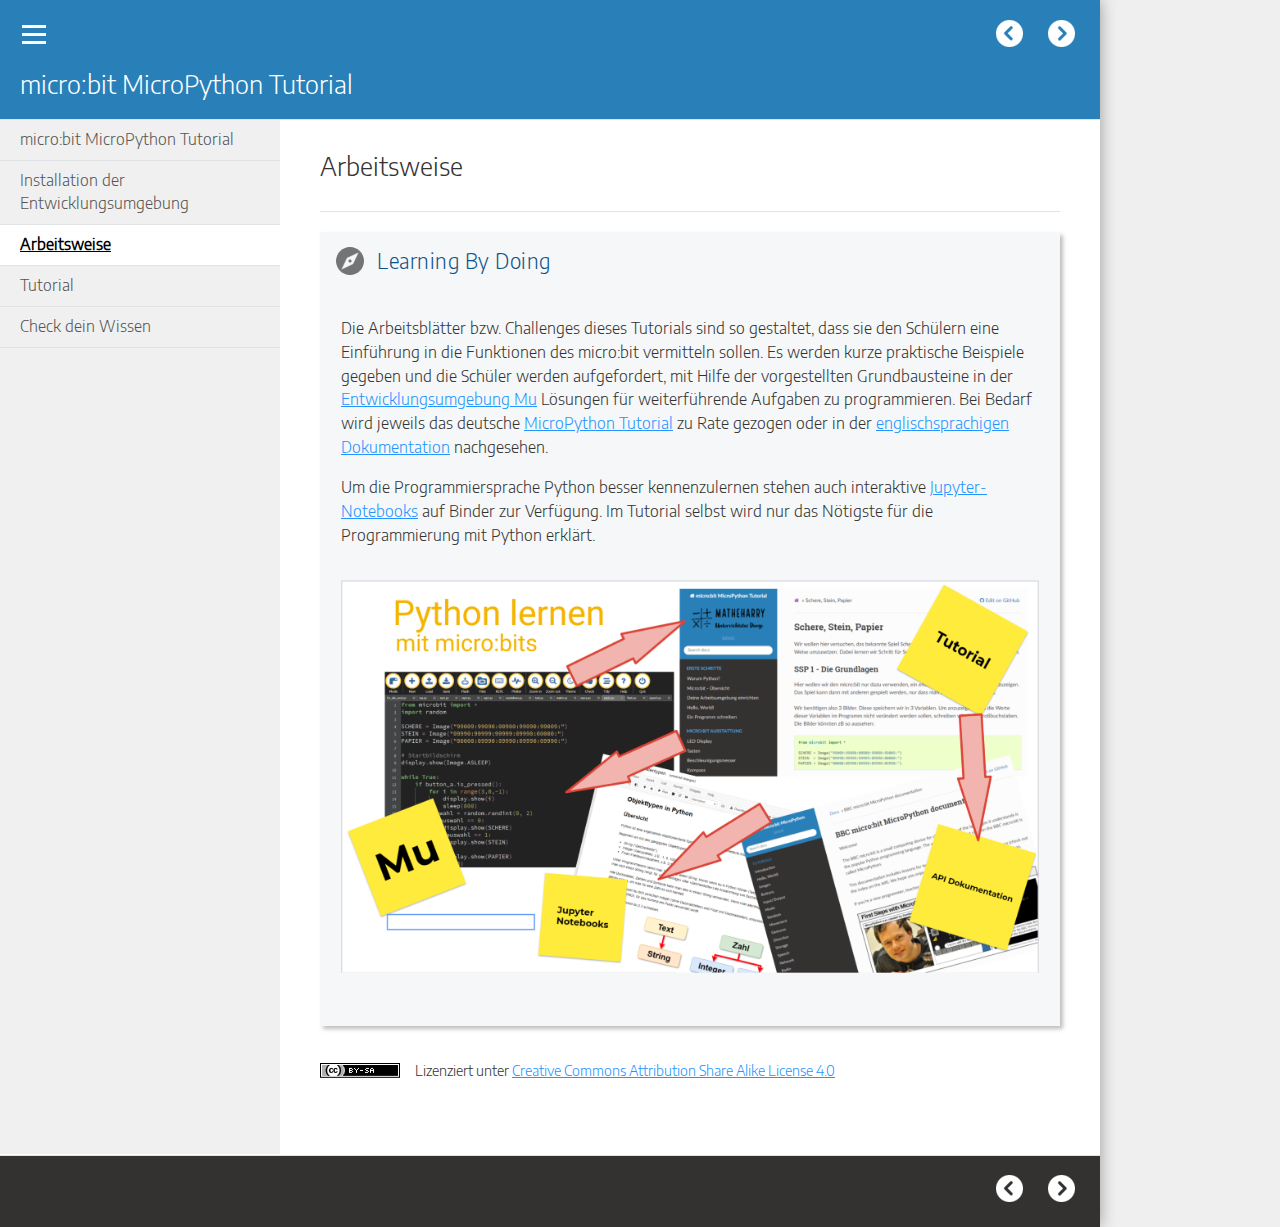
==== commit 5d31221c: "check" ====
--- a/arbeitsweise.html
+++ b/arbeitsweise.html
@@ -26,7 +26,12 @@
    <li><a href="installation_der_entwicklungsumgebung.html" class="no-ch">Installation der Entwicklungsumgebung</a></li>
    <li id="active"><a href="arbeitsweise.html" class="active no-ch">Arbeitsweise</a></li>
    <li><a href="tutorial.html" class="no-ch">Tutorial</a></li>
-   <li><a href="wissensberprfung.html" class="no-ch">Wissensüberprüfung</a></li>
+   <li><a href="check_dein_wissen.html" class="daddy">Check dein Wissen</a>
+   <ul class="other-section">
+      <li><a href="datentypen_und_variablen.html" class="no-ch">Datentypen und Variablen</a></li>
+      <li><a href="variablen.html" class="no-ch">Variablen</a></li>
+   </ul>
+   </li>
 </ul>
 </nav>
 <div id='topPagination'>
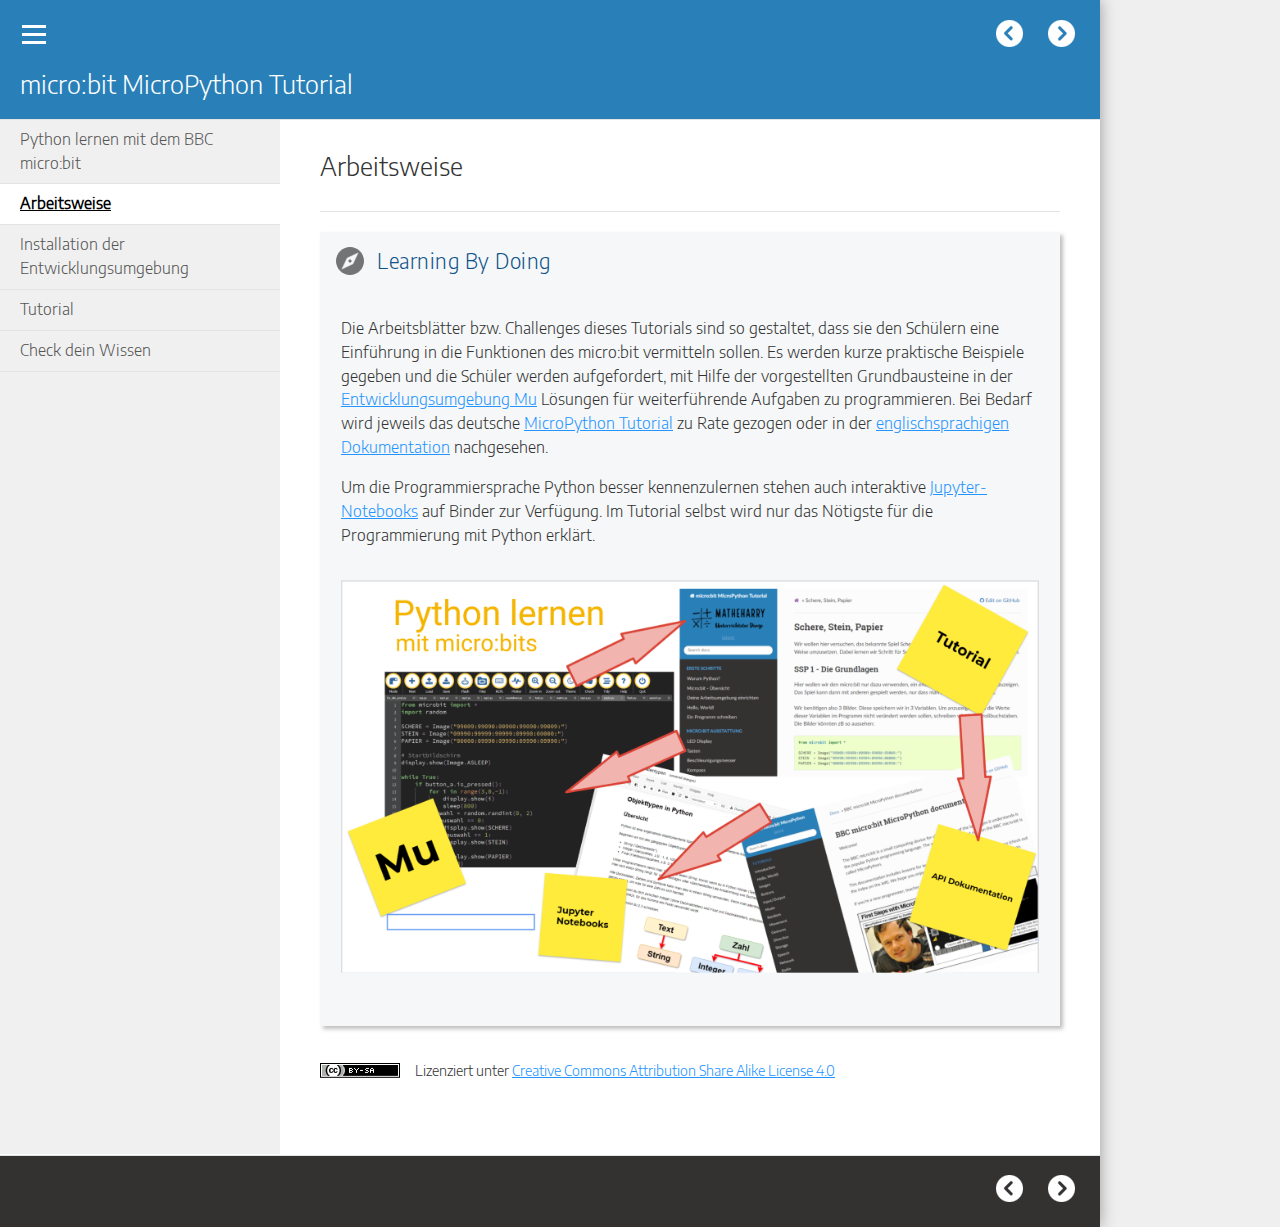
==== commit 50f2be0e: "update" ====
--- a/arbeitsweise.html
+++ b/arbeitsweise.html
@@ -9,7 +9,7 @@
 <link rel="shortcut icon" href="favicon.ico" type="image/x-icon" />
 <meta name="author" content="Harald March" />
 <link rel="license" type="text/html" href="http://creativecommons.org/licenses/by-sa/4.0/" />
-<meta name="generator" content="eXeLearning 2.5.1 - exelearning.net" />
+<meta name="generator" content="eXeLearning 2.6 - exelearning.net" />
 <!--[if lt IE 9]><script type="text/javascript" src="exe_html5.js"></script><![endif]-->
 <script type="text/javascript" src="exe_jquery.js"></script>
 <script type="text/javascript" src="common_i18n.js"></script>
@@ -22,27 +22,27 @@
 <header id="header" ><div id="headerContent">micro:bit MicroPython Tutorial</div></header>
 <nav id="siteNav">
 <ul>
-   <li><a href="index.html" class="daddy main-node">micro:bit MicroPython Tutorial</a></li>
+   <li><a href="index.html" class="daddy main-node">Python lernen mit dem BBC micro:bit</a></li>
+   <li id="active"><a href="arbeitsweise.html" class="active no-ch">Arbeitsweise</a></li>
    <li><a href="installation_der_entwicklungsumgebung.html" class="no-ch">Installation der Entwicklungsumgebung</a></li>
-   <li id="active"><a href="arbeitsweise.html" class="active no-ch">Arbeitsweise</a></li>
    <li><a href="tutorial.html" class="no-ch">Tutorial</a></li>
    <li><a href="check_dein_wissen.html" class="daddy">Check dein Wissen</a>
    <ul class="other-section">
       <li><a href="datentypen_und_variablen.html" class="no-ch">Datentypen und Variablen</a></li>
-      <li><a href="variablen.html" class="no-ch">Variablen</a></li>
+      <li><a href="bedingte_anweisungen_mit_if.html" class="no-ch">Bedingte Anweisungen mit if</a></li>
    </ul>
    </li>
 </ul>
 </nav>
 <div id='topPagination'>
 <nav class="pagination noprt">
-<a href="installation_der_entwicklungsumgebung.html" class="prev"><span><span>&laquo; </span>Vorheriges</span></a> <span class="sep">| </span><a href="tutorial.html" class="next"><span>Nächste<span> &raquo;</span></span></a>
+<a href="index.html" class="prev"><span><span>&laquo; </span>Vorheriges</span></a> <span class="sep">| </span><a href="installation_der_entwicklungsumgebung.html" class="next"><span>Nächste<span> &raquo;</span></span></a>
 </nav>
 </div>
 <div id="main-wrapper">
 <section id="main">
 <header id="nodeDecoration"><h1 id="nodeTitle">Arbeitsweise</h1></header>
-<article class="iDevice_wrapper textIdevice em_iDevice" id="id4">
+<article class="iDevice_wrapper textIdevice em_iDevice em_iDevice_explore" id="id4">
 <div class="iDevice emphasis1" >
 <header class="iDevice_header" style="background-image:url(icon_explore.png)"><h1 class="iDeviceTitle">Learning By Doing</h1></header>
 <div class="iDevice_inner">
@@ -60,13 +60,13 @@
 </div>
 </article>
 <div id="packageLicense" class="cc cc-by-sa">
-<p><span>Lizenziert unter </span> <a rel="license" href="http://creativecommons.org/licenses/by-sa/4.0/">Creative Commons Attribution Share Alike License 4.0</a></p>
+<p><span>Lizenziert unter  </span> <a rel="license" href="http://creativecommons.org/licenses/by-sa/4.0/">Creative Commons Attribution Share Alike License 4.0</a></p>
 </div>
 </section>
 </div>
 <div id='bottomPagination'>
 <nav class="pagination noprt">
-<a href="installation_der_entwicklungsumgebung.html" class="prev"><span><span>&laquo; </span>Vorheriges</span></a> <span class="sep">| </span><a href="tutorial.html" class="next"><span>Nächste<span> &raquo;</span></span></a>
+<a href="index.html" class="prev"><span><span>&laquo; </span>Vorheriges</span></a> <span class="sep">| </span><a href="installation_der_entwicklungsumgebung.html" class="next"><span>Nächste<span> &raquo;</span></span></a>
 </nav>
 </div>
 </div>
--- a/base.css
+++ b/base.css
@@ -4,4 +4,4 @@
 Copyright 2004-2007 eXe Project, New Zealand Tertiary Education Commission
 base style sheet for all themes
 */
-body{margin:0;padding:0 10px 10px 10px;font-family:arial,verdana,helvetica,sans-serif;font-size:.8em}#header{text-align:left;height:50px;padding-left:20px;font-size:2.2em;font-weight:bold}a{text-decoration:none}a:hover,a:focus{text-decoration:underline}img.submit,img.help,img.info,img.gallery{border:0}li{list-style-position:inside}#nodeDecoration{padding:.1em;border-bottom:0;text-align:right}.block,.feedback{display:block;padding-top:.25em;padding-bottom:.25em}.feedback{font-family:times,serif;font-size:120%}.feedback-button p{margin:0}.emphasis0{padding-left:0;margin:0}.iDeviceTitle{font-weight:bold;position:relative;top:-18px}input.feedbackbutton{margin-top:10px;margin-bottom:10px}.popupDiv{background-color:#EDEFF0;border:2px solid #607489;padding:0 4px 4px 4px;margin-left:15px;text-align:left;z-index:99;border-radius:3px}.popupDivLabel{text-align:center;font:message-box;font-weight:bold;color:#fff;cursor:move;margin:0 -4px;background-image:url(popup_bg.gif)}@media print{.feedback{display:block!important}.feedback.iDevice_solution a{text-decoration:none;color:inherit}.iDevice_solution li span{display:none}div.node,article.node{page-break-after:always}.external-iframe{display:none}.external-iframe-src{display:block!important;margin:2em 0;font-size:.95em;text-align:center}}.external-iframe{border:0}.iDevice a,#siteFooter a,#packageLicense a,.toggle-idevice a{text-decoration:underline}.iDevice a:hover,#siteFooter a:hover,#packageLicense a:hover,.toggle-idevice a:hover{text-decoration:none}.pre-code{background:#112C4A;color:#E7ECF1;font-family:Monaco,Courier,monospace;border-radius:9px;font-size:12px;margin:2em 1em;overflow:auto;padding:20px}.iDevice_content{position:relative;max-width:100%}.exe-epub3 .iDevice_content{position:static}.iDevice_header{background-position:0 50%;background-repeat:no-repeat}.iDevice_header.iDevice_header_noIcon{background-image:none;padding:5px 0}.TrueFalseIdevice label{white-space:nowrap;margin-right:1em;line-height:1.7em}.exe-dl{margin-bottom:2em;margin-left:1.5em}.exe-dl dt{font-weight:bold}.exe-dl dd{margin:1em 1.5em}.js .exe-dl dt{margin:1.2em 0 0 0}.exe-dl dt a{text-decoration:underline}.exe-dl .icon,.exe-dl-toggler a{display:block;width:20px;height:20px;font-size:1.2em;margin-right:1em;line-height:20px;text-align:center;float:left;border-radius:2px;position:relative}.exe-dl-toggler{height:20px;margin:1.5em}.exe-dl-toggler a{margin-left:0;font-weight:bold}.js .exe-dl dd{display:none;padding-left:0;margin:1em 1em 1em 37px}.exe-math{margin:2em 0}.exe-math,.MathJax_Display{text-align:left!important}.exe-math.position-center,.position-center .MathJax_Display,[style*="text-align: center"] .MathJax_Display{text-align:center!important}.exe-math.position-right,.position-right .MathJax_Display,[style*="text-align: right"] .MathJax_Display{text-align:right!important}.js .show-image .exe-math-code,.js .show-code .exe-math-img{display:none}.exe-math-links{font-size:.85em}.exe-figure{margin:2em 0;max-width:100%}.position-center{margin:2em auto}.position-right{margin:2em 0 2em auto}.float-left{float:left;margin:.5em 1.5em 1em 0}.float-right{float:right;margin:.5em 0 1em 2em}.figcaption{padding-top:.2em}.figcaption.header{padding-top:0;padding-bottom:.2em}.exe-layout-2-cols,.exe-layout-3-cols{width:100%}.exe-layout-2-cols .exe-col{float:left;width:49%}.exe-layout-2-cols .exe-col-1{padding-right:1%}.exe-layout-2-cols .exe-col-2{padding-left:1%}.exe-layout-2-30-70 .exe-col{width:69%}.exe-layout-2-30-70 .exe-col-1{width:29%}.exe-layout-2-70-30 .exe-col{width:29%}.exe-layout-2-70-30 .exe-col-1{width:69%}.exe-layout-3-cols .exe-col{float:left;width:32%}.exe-layout-3-cols .exe-col-1,.exe-layout-3-cols .exe-col-2{padding-right:2%}.exe-block-warning{background:#FCF8E3;color:#796034;border:1px solid #FAEBCC;padding:0 1em;border-radius:4px}p.exe-block-warning{padding:1em}.exe-block-alert{background:#ffc;color:#855000;border:1px solid #FFF099;padding:0 1em;border-radius:4px}p.exe-block-alert{padding:1em}.exe-block-danger{background:#FEF0EF;color:#973C3B;border:1px solid #F3DADD;padding:0 1em;border-radius:4px}p.exe-block-danger{padding:1em}.exe-block-info{background:#E1F1F9;color:#2B627D;border:1px solid #C9EDF4;padding:0 1em;border-radius:4px}p.exe-block-info{padding:1em}.exe-block-success{background:#E5F3E0;color:#336634;border:1px solid #DEEDD1;padding:0 1em;border-radius:4px}p.exe-block-success{padding:1em}.exe-block-warning a{color:#4F360A}.exe-block-alert a{color:#5B2600}.exe-block-danger a{color:#6D1211}.exe-block-info a{color:#063853}.exe-block-success a{color:#093C0A}.js a.exe-enlarge{position:relative;display:block}.exe-enlarge-icon{display:none;width:30px;height:30px;position:absolute;top:50%;left:50%;margin:-15px 0 0 -15px;border-radius:15px;background:#333;z-index:10;box-shadow:0 0 7px 0 #DDD}.exe-enlarge-icon b{width:30px;height:30px;line-height:30px;text-align:center;display:block;font-size:1.3em;color:#FFF}.exe-enlarge-icon b:before{content:"+"}.js a.exe-enlarge:hover img,.js a.exe-enlarge:focus img{opacity:.7;filter:alpha(opacity=70)}a.exe-enlarge:hover .exe-enlarge-icon,a.exe-enlarge:focus .exe-enlarge-icon{display:block;*display:none}.exe-clear{overflow:auto}.toggle-idevice,.exe-hidden,.js-required,.js .js-hidden{display:none}.js .js-required{display:block}#packageLicense{text-align:center}.js #main .iDevice_hint_title{font-size:1em;margin-top:0;font-weight:normal;*margin-top:1em}.iDevice_hint{margin-bottom:1.5em}.iDevice_hint_title a{background-repeat:no-repeat;background-position:0 50%;padding-left:23px;text-decoration:none}.iDevice_hint_content{padding:0 23px}.iDevice_answer{overflow:hidden;*margin:1.5em 0}.iDevice_answer{overflow:hidden}.iDevice_answer p{margin-top:0}.iDevice_answer-field{width:2.5em;float:left}.js .iDevice_answer-content,.js .iDevice_answer-feedback{padding-left:2.5em}.hidden-idevice .image_text{display:none}abbr[title],acronym[title]{text-decoration:none;border-bottom:1px dotted}.pagination.page-counter{text-align:center}.pagination.noprt .sep{display:none}.pagination.noprt .page-counter{margin-right:20px}#topPagination .page-counter{margin-left:20px;margin-right:0}#skipNav{margin:0;position:absolute;width:100%}.sr-av,.js .js-sr-av,#skipNav a,.exe-hidden-accessible,.js .exe-tooltip-text{position:absolute;overflow:hidden;clip:rect(0 0 0 0);clip:rect(0,0,0,0);height:0}#skipNav a{background:#333;color:#fff;padding:.4em .85em}#skipNav a:active,#skipNav a:focus{position:static;overflow:visible;clip:auto;height:auto}.exe-table{background:#fff;margin:2em auto;max-width:100%;border:1px solid #CCC;border-collapse:collapse;border-spacing:0}.exe-table caption{padding:.5em 0;text-align:center;font-style:italic}.exe-table td,.exe-table th{border:1px solid #CCC;margin:0;padding:.5em 1em}.exe-table thead{background:#ddd;color:#000;text-align:left}.exe-table tr:nth-child(2n-1) td,.exe-table tbody tr:nth-child(2n-1) th{background:#F4F4F4}.exe-table tbody tr:nth-child(2n) th{background:#F4F4F4}.exe-table tbody tr:nth-child(2n-1) th{background:#E4E4E4}.exe-table thead+tbody tr:nth-child(2n) th{background:#fff}.exe-table thead+tbody tr:nth-child(2n-1) th{background:#F4F4F4}.exe-table-minimalist{background:#fff;margin:2em auto;border-collapse:collapse}.exe-table-minimalist thead th{color:#000;padding:.6em 1.5em .6em .8em;border-bottom:2px solid #CCC;text-align:left}.exe-table-minimalist td,.exe-table-minimalist tbody th{border-bottom:1px solid #ccc;color:#555;padding:.5em 1.5em .5em .8em}.exe-table-minimalist tbody tr:hover td,.exe-table-minimalist tbody tr:hover th{color:#222}.exe-table-minimalist tr:nth-child(2n-1) td,.exe-table-minimalist tbody tr:nth-child(2n-1) th{background:#F9F9F9}.exe-table-minimalist caption{text-align:center;font-style:italic;border-bottom:2px solid #CCC;padding:.6em 0}body .qtip{font-size:.85em;line-height:1.5em}.qtip .exe-tooltip-text{position:relative;overflow:auto;clip:auto;height:auto}ol.auto-numbered{counter-reset:item}.auto-numbered ol{counter-reset:item}.auto-numbered li{display:block}.auto-numbered li:before{content:counters(item,".") ".- ";counter-increment:item}.exe-quote-cite cite{display:block;text-align:right;margin-top:-.5em}.exe-link-data{font-size:.8em;margin:0 .2em}.exe-link-data abbr{cursor:help}.styled-qc{font-family:Georgia,serif;font-style:italic;margin:1.5em 2.5em;padding:.25em 3.5em;position:relative}.styled-qc:before{display:block;content:"\201C";font-size:5em;position:absolute;left:0;top:-20px}.js .pbl-task-info{visibility:hidden}.pbl-task-info dt{float:left;font-weight:bold;margin-right:.5em}.pbl-task-info{overflow:hidden;margin:1em 0 1.5em 20px;width:auto;float:right;text-align:right}.pbl-task-info dt{margin:0;float:left;clear:left;width:150px}.pbl-task-info dd{margin:0 0 0 150px;text-align:left;padding-left:.5em}.pbl-task-info dd:after{content:'';display:block;clear:both}.pbl-task-description{clear:both}iframe,object,embed{max-width:100%}img,video{max-width:100%;height:auto}@media all and (max-width:992px){.exe-layout-3-cols .exe-col{float:none;width:100%;padding:0}.exe-layout-3-cols .exe-col .exe-figure{margin:2em auto}}@media all and (max-width:780px){.styled-qc{margin:1.5em .5em}.exe-layout-2-cols .exe-col{float:none;width:100%;padding:0}.exe-layout-2-cols .exe-col .exe-figure{margin:2em auto}}#exe-client-search-form{text-align:right;margin-bottom:2em}#exe-client-search-form p{margin:0}#exe-client-search-text{border:1px solid #ddd;padding:5px 10px;width:250px;max-width:60%}#exe-client-search-submit{border:1px solid #ddd;padding:5px 10px;background:#ddd;margin-left:-.4em;color:#333}.exe-client-search-results #nodeTitle,.exe-client-search-results .iDevice_wrapper,#exe-client-search-results,#exe-client-search-reset{display:none}.exe-client-search-results #exe-client-search-results{display:block}.exe-client-search-results #exe-client-search-reset{display:inline;line-height:2em}#exe-client-search-results p{margin-top:1.5em}#exe-client-search-results ul{margin:1.5em 1.5em 3em 1.5em;padding:0;list-style:none}#main #exe-client-search-results li{list-style-image:none;margin-bottom:1.5em}#exe-client-search-results a{font-size:1.15em}.exe-client-search-result{background:yellow}.exe-client-search-read-more{font-size:.7em;margin-left:.2em}#exe-client-search-reset{margin-left:.5em}@media all and (max-width:700px){#exe-client-search-form{text-align:center}}@media all and (max-width:600px){.exe-client-search-results #exe-client-search-reset{display:block;margin:1em 0 0 0}}+body{margin:0;padding:0 10px 10px 10px;font-family:arial,verdana,helvetica,sans-serif;font-size:.8em}#header{text-align:left;height:50px;padding-left:20px;font-size:2.2em;font-weight:bold}a{text-decoration:none}a:hover,a:focus{text-decoration:underline}img.submit,img.help,img.info,img.gallery{border:0}li{list-style-position:inside}#nodeDecoration{padding:.1em;border-bottom:0;text-align:right}.block,.feedback{display:block;padding-top:.25em;padding-bottom:.25em}.feedback{font-family:times,serif;font-size:120%}.feedback-button p{margin:0}.emphasis0{padding-left:0;margin:0}.iDeviceTitle{font-weight:bold;position:relative;top:-18px}input.feedbackbutton{margin-top:10px;margin-bottom:10px}.popupDiv{background-color:#EDEFF0;border:2px solid #607489;padding:0 4px 4px 4px;margin-left:15px;text-align:left;z-index:99;border-radius:3px}.popupDivLabel{text-align:center;font:message-box;font-weight:bold;color:#fff;cursor:move;margin:0 -4px;background-image:url(popup_bg.gif)}@media print{.feedback{display:block!important}.feedback.iDevice_solution a{text-decoration:none;color:inherit}.iDevice_solution li span{display:none}div.node,article.node{page-break-after:always}.external-iframe{display:none}.external-iframe-src{display:block!important;margin:2em 0;font-size:.95em;text-align:center}}.external-iframe{border:0}.iDevice a,#siteFooter a,#packageLicense a,.toggle-idevice a{text-decoration:underline}.iDevice a:hover,#siteFooter a:hover,#packageLicense a:hover,.toggle-idevice a:hover{text-decoration:none}.pre-code{background:#112C4A;color:#E7ECF1;font-family:Monaco,Courier,monospace;border-radius:9px;font-size:12px;margin:2em 1em;overflow:auto;padding:20px}.iDevice_content{position:relative;max-width:100%}.exe-epub3 .iDevice_content{position:static}.iDevice_header{background-position:0 50%;background-repeat:no-repeat}.iDevice_header.iDevice_header_noIcon{background-image:none;padding:5px 0}.TrueFalseIdevice label{white-space:nowrap;margin-right:1em;line-height:1.7em}.exe-dl{margin-bottom:2em;margin-left:1.5em}.exe-dl dt{font-weight:bold}.exe-dl dd{margin:1em 1.5em}.js .exe-dl dt{margin:1.2em 0 0 0}.exe-dl dt a{text-decoration:underline}.exe-dl .icon,.exe-dl-toggler a{display:block;width:20px;height:20px;font-size:1.2em;margin-right:1em;line-height:20px;text-align:center;float:left;border-radius:2px;position:relative}.exe-dl-toggler{height:20px;margin:1.5em}.exe-dl-toggler a{margin-left:0;font-weight:bold}.js .exe-dl dd{display:none;padding-left:0;margin:1em 1em 1em 37px}.exe-math{margin:2em 0}.exe-math,.MathJax_Display{text-align:left!important}.exe-math.position-center,.position-center .MathJax_Display,[style*="text-align: center"] .MathJax_Display{text-align:center!important}.exe-math.position-right,.position-right .MathJax_Display,[style*="text-align: right"] .MathJax_Display{text-align:right!important}.js .show-image .exe-math-code,.js .show-code .exe-math-img{display:none}.exe-math-links{font-size:.85em}.exe-figure{margin:2em 0;max-width:100%}.position-center{margin:2em auto}.position-right{margin:2em 0 2em auto}.float-left{float:left;margin:.5em 1.5em 1em 0}.float-right{float:right;margin:.5em 0 1em 2em}.figcaption{padding-top:.2em}.figcaption.header{padding-top:0;padding-bottom:.2em}.exe-layout-2-cols,.exe-layout-3-cols{width:100%}.exe-layout-2-cols .exe-col{float:left;width:49%}.exe-layout-2-cols .exe-col-1{padding-right:1%}.exe-layout-2-cols .exe-col-2{padding-left:1%}.exe-layout-2-30-70 .exe-col{width:69%}.exe-layout-2-30-70 .exe-col-1{width:29%}.exe-layout-2-70-30 .exe-col{width:29%}.exe-layout-2-70-30 .exe-col-1{width:69%}.exe-layout-3-cols .exe-col{float:left;width:32%}.exe-layout-3-cols .exe-col-1,.exe-layout-3-cols .exe-col-2{padding-right:2%}.exe-block-warning{background:#FCF8E3;color:#796034;border:1px solid #FAEBCC;padding:0 1em;border-radius:4px}p.exe-block-warning{padding:1em}.exe-block-alert{background:#ffc;color:#855000;border:1px solid #FFF099;padding:0 1em;border-radius:4px}p.exe-block-alert{padding:1em}.exe-block-danger{background:#FEF0EF;color:#973C3B;border:1px solid #F3DADD;padding:0 1em;border-radius:4px}p.exe-block-danger{padding:1em}.exe-block-info{background:#E1F1F9;color:#2B627D;border:1px solid #C9EDF4;padding:0 1em;border-radius:4px}p.exe-block-info{padding:1em}.exe-block-success{background:#E5F3E0;color:#336634;border:1px solid #DEEDD1;padding:0 1em;border-radius:4px}p.exe-block-success{padding:1em}.exe-block-warning a{color:#4F360A}.exe-block-alert a{color:#5B2600}.exe-block-danger a{color:#6D1211}.exe-block-info a{color:#063853}.exe-block-success a{color:#093C0A}.js a.exe-enlarge{position:relative;display:block}.exe-enlarge-icon{display:none;width:30px;height:30px;position:absolute;top:50%;left:50%;margin:-15px 0 0 -15px;border-radius:15px;background:#333;z-index:10;box-shadow:0 0 7px 0 #DDD}.exe-enlarge-icon b{width:30px;height:30px;line-height:30px;text-align:center;display:block;font-size:1.3em;color:#FFF}.exe-enlarge-icon b:before{content:"+"}.js a.exe-enlarge:hover img,.js a.exe-enlarge:focus img{opacity:.7;filter:alpha(opacity=70)}a.exe-enlarge:hover .exe-enlarge-icon,a.exe-enlarge:focus .exe-enlarge-icon{display:block;*display:none}.exe-clear{overflow:auto}.toggle-idevice,.exe-hidden,.js-required,.js .js-hidden,.exe-mindmap-code{display:none}.js .js-required{display:block}#packageLicense{text-align:center}.js #main .iDevice_hint_title{font-size:1em;margin-top:0;font-weight:normal;*margin-top:1em}.iDevice_hint{margin-bottom:1.5em}.iDevice_hint_title a{background-repeat:no-repeat;background-position:0 50%;padding-left:23px;text-decoration:none}.iDevice_hint_content{padding:0 23px}.iDevice_answer{overflow:hidden;*margin:1.5em 0}.iDevice_answer{overflow:hidden}.iDevice_answer p{margin-top:0}.iDevice_answer-field{width:2.5em;float:left}.js .iDevice_answer-content,.js .iDevice_answer-feedback{padding-left:2.5em}.hidden-idevice .image_text{display:none}abbr[title],acronym[title]{text-decoration:none;border-bottom:1px dotted}.pagination.page-counter{text-align:center}.pagination.noprt .sep{display:none}.pagination.noprt .page-counter{margin-right:20px}#topPagination .page-counter{margin-left:20px;margin-right:0}#skipNav{margin:0;position:absolute;width:100%}.sr-av,.js .js-sr-av,#skipNav a,.exe-hidden-accessible,.js .exe-tooltip-text{position:absolute;overflow:hidden;clip:rect(0 0 0 0);clip:rect(0,0,0,0);height:0}#skipNav a{background:#333;color:#fff;padding:.4em .85em}#skipNav a:active,#skipNav a:focus{position:static;overflow:visible;clip:auto;height:auto}.exe-table{background:#fff;margin:2em auto;max-width:100%;border:1px solid #CCC;border-collapse:collapse;border-spacing:0}.exe-table caption{padding:.5em 0;text-align:center;font-style:italic}.exe-table td,.exe-table th{border:1px solid #CCC;margin:0;padding:.5em 1em}.exe-table thead{background:#ddd;color:#000;text-align:left}.exe-table tr:nth-child(2n-1) td,.exe-table tbody tr:nth-child(2n-1) th{background:#F4F4F4}.exe-table tbody tr:nth-child(2n) th{background:#F4F4F4}.exe-table tbody tr:nth-child(2n-1) th{background:#E4E4E4}.exe-table thead+tbody tr:nth-child(2n) th{background:#fff}.exe-table thead+tbody tr:nth-child(2n-1) th{background:#F4F4F4}.exe-table-minimalist{background:#fff;margin:2em auto;border-collapse:collapse}.exe-table-minimalist thead th{color:#000;padding:.6em 1.5em .6em .8em;border-bottom:2px solid #CCC;text-align:left}.exe-table-minimalist td,.exe-table-minimalist tbody th{border-bottom:1px solid #ccc;color:#555;padding:.5em 1.5em .5em .8em}.exe-table-minimalist tbody tr:hover td,.exe-table-minimalist tbody tr:hover th{color:#222}.exe-table-minimalist tr:nth-child(2n-1) td,.exe-table-minimalist tbody tr:nth-child(2n-1) th{background:#F9F9F9}.exe-table-minimalist caption{text-align:center;font-style:italic;border-bottom:2px solid #CCC;padding:.6em 0}body .qtip{font-size:.85em;line-height:1.5em}.qtip .exe-tooltip-text{position:relative;overflow:auto;clip:auto;height:auto}ol.auto-numbered{counter-reset:item}.auto-numbered ol{counter-reset:item}.auto-numbered li{display:block}.auto-numbered li:before{content:counters(item,".") ".- ";counter-increment:item}.exe-quote-cite cite{display:block;text-align:right;margin-top:-.5em}.exe-link-data{font-size:.8em;margin:0 .2em}.exe-link-data abbr{cursor:help}.styled-qc{font-family:Georgia,serif;font-style:italic;margin:1.5em 2.5em;padding:.25em 3.5em;position:relative}.styled-qc:before{display:block;content:"\201C";font-size:5em;position:absolute;left:0;top:-20px}.js .pbl-task-info{visibility:hidden}.pbl-task-info dt{float:left;font-weight:bold;margin-right:.5em}.pbl-task-info{overflow:hidden;margin:1em 0 1.5em 20px;width:auto;float:right;text-align:right}.pbl-task-info dt{margin:0;float:left;clear:left;width:150px}.pbl-task-info dd{margin:0 0 0 150px;text-align:left;padding-left:.5em}.pbl-task-info dd:after{content:'';display:block;clear:both}.pbl-task-description{clear:both}iframe,object,embed{max-width:100%}img,video{max-width:100%;height:auto}@media all and (max-width:992px){.exe-layout-3-cols .exe-col{float:none;width:100%;padding:0}.exe-layout-3-cols .exe-col .exe-figure{margin:2em auto}}@media all and (max-width:780px){.styled-qc{margin:1.5em .5em}.exe-layout-2-cols .exe-col{float:none;width:100%;padding:0}.exe-layout-2-cols .exe-col .exe-figure{margin:2em auto}}#exe-client-search-form{text-align:right;margin-bottom:2em}#exe-client-search-form p{margin:0}#exe-client-search-text{border:1px solid #ddd;padding:5px 10px;width:250px;max-width:60%}#exe-client-search-submit{border:1px solid #ddd;padding:5px 10px;background:#ddd;margin-left:-.4em;color:#333}.exe-client-search-results #nodeTitle,.exe-client-search-results .iDevice_wrapper,#exe-client-search-results,#exe-client-search-reset{display:none}.exe-client-search-results #exe-client-search-results{display:block}.exe-client-search-results #exe-client-search-reset{display:inline;line-height:2em}#exe-client-search-results p{margin-top:1.5em}#exe-client-search-results ul{margin:1.5em 1.5em 3em 1.5em;padding:0;list-style:none}#main #exe-client-search-results li{list-style-image:none;margin-bottom:1.5em}#exe-client-search-results a{font-size:1.15em}.exe-client-search-result{background:yellow}.exe-client-search-read-more{font-size:.7em;margin-left:.2em}#exe-client-search-reset{margin-left:.5em}@media all and (max-width:700px){#exe-client-search-form{text-align:center}}@media all and (max-width:600px){.exe-client-search-results #exe-client-search-reset{display:block;margin:1em 0 0 0}}--- a/content.css
+++ b/content.css
@@ -114,9 +114,10 @@
 #packageLicense.cc{padding-left:95px;background:url(_style_licenses.png) no-repeat 0 0}
 #packageLicense.cc-by-sa{background-position:0 -100px}
 #packageLicense.cc-by-nd{background-position:0 -200px}
-#packageLicense.cc-by-nc-sa{background-position:0 -300px}
-#packageLicense.cc-by-nc-nd{background-position:0 -400px}
-#packageLicense.cc-0{background-position:0 -500px}
+#packageLicense.cc-by-nc{background-position:0 -300px}
+#packageLicense.cc-by-nc-sa{background-position:0 -400px}
+#packageLicense.cc-by-nc-nd{background-position:0 -500px}
+#packageLicense.cc-0{background-position:0 -600px}
 #siteFooter{padding:20px}
 
 /* Download package iDevice */
